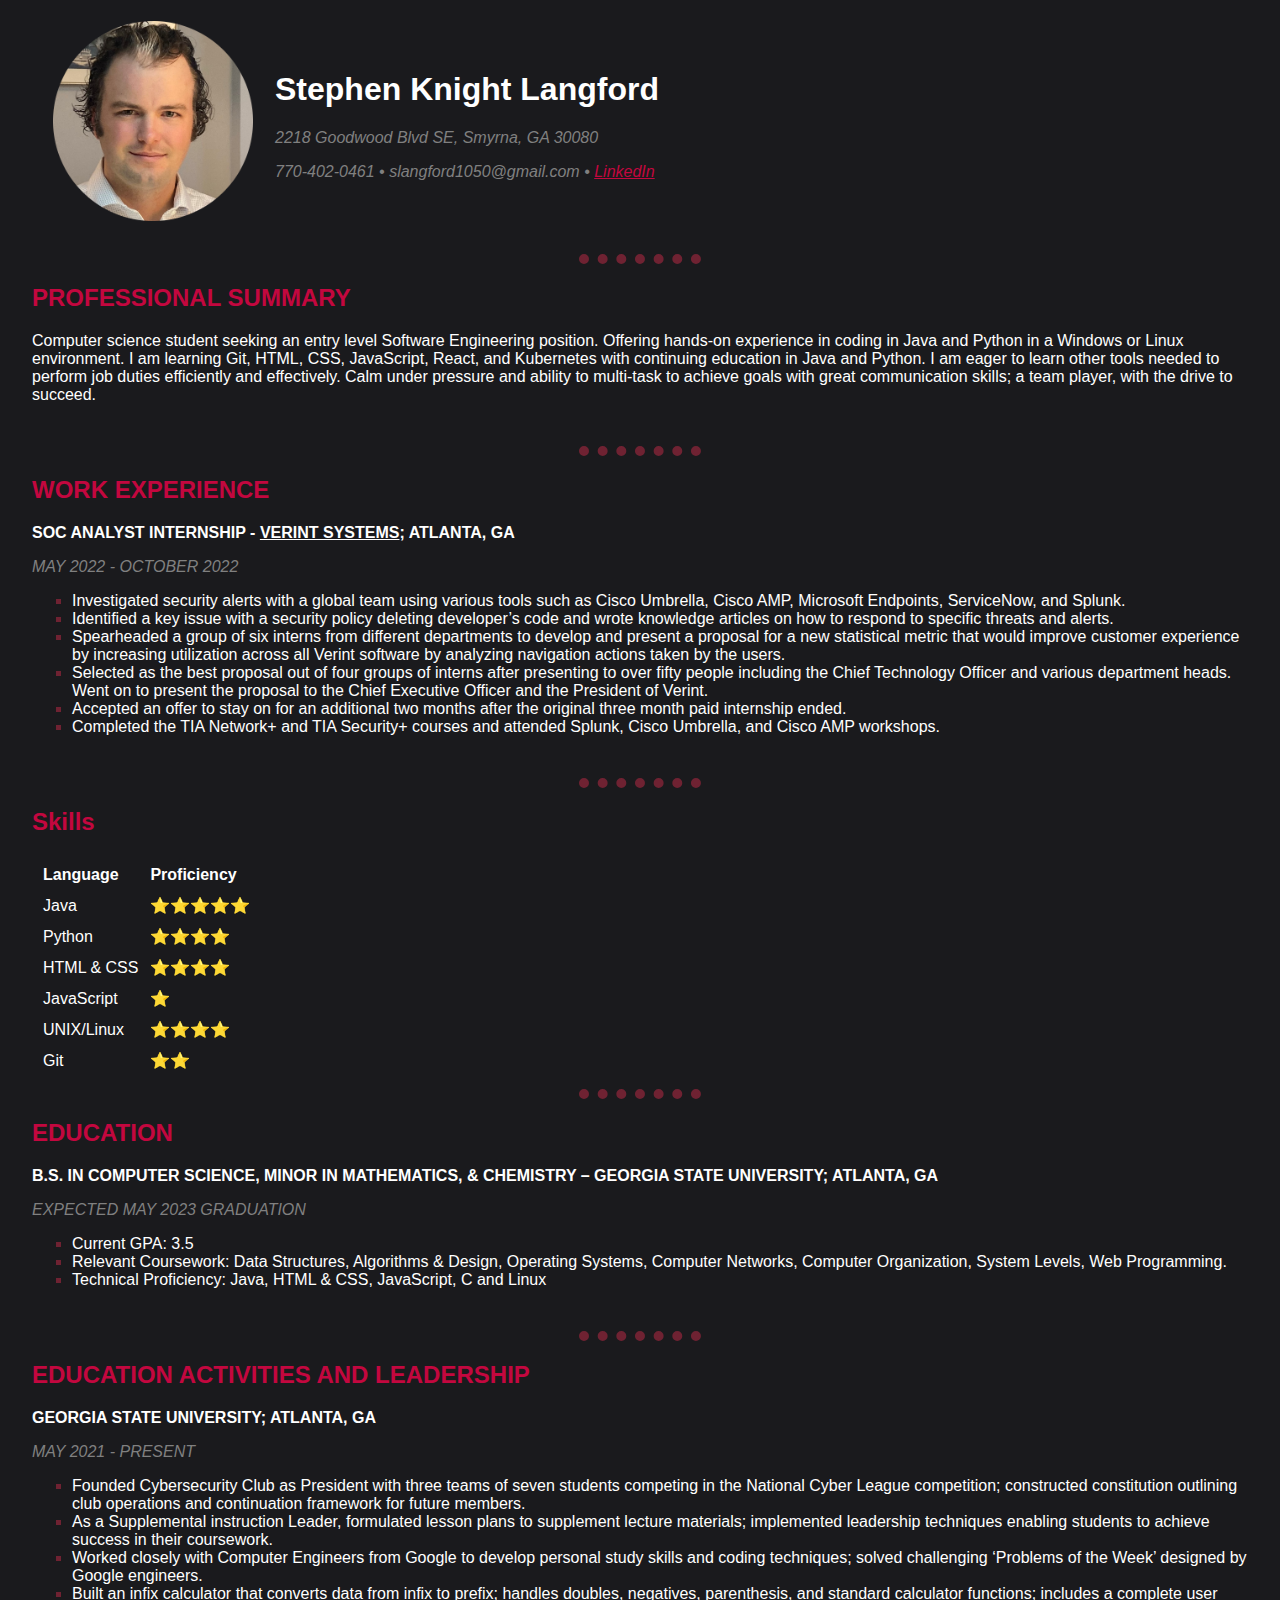
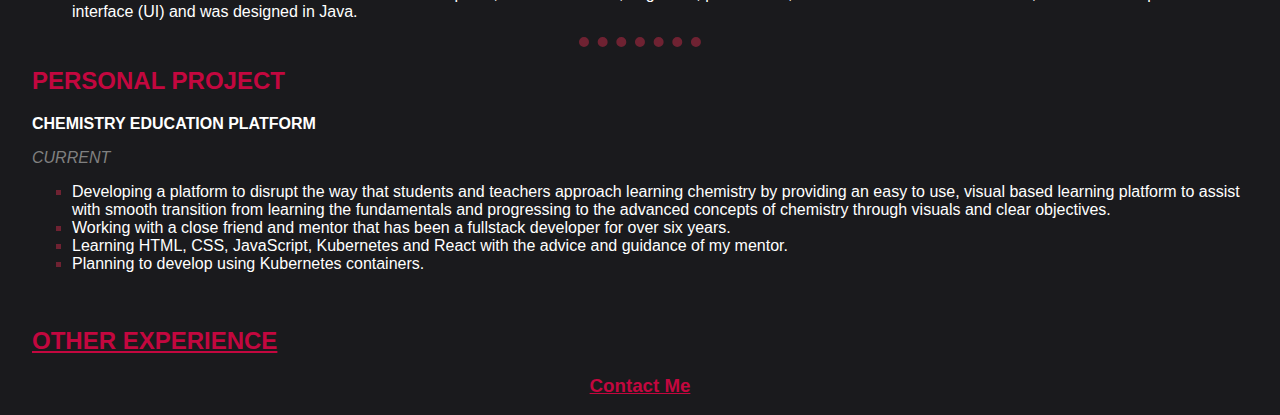
==== index.html @ 517b647d "Update index.html" ====
<!DOCTYPE html>
<html lang="en" dir="ltr">

<head>
  <meta charset="utf-8">
  <title>Stephen K. Langford's Personal Site</title>

  <link rel="stylesheet" href="/css/styles.css">

</head>

<body>

  <table cellspacing="20">
    <tr>
      <td><img src="/images/profesionalpic-circle.png" alt="Stephen Langford head shot" width="200" height="200"></td>
      <td>
        <h1><strong>Stephen Knight Langford</strong></h1>
        <p><em>2218 Goodwood Blvd SE, Smyrna, GA 30080</em></p>
        <p><em>770-402-0461 • slangford1050@gmail.com • <a href="https://www.linkedin.com/in/s-langford/">LinkedIn</a></em></p>
      </td>
    </tr>
  </table>

  <hr>

  <h2><strong>PROFESSIONAL SUMMARY</strong></h2>

  <p>
    Computer science student seeking an entry level Software Engineering position. Offering hands-on experience in coding in Java and Python in a Windows or Linux environment. I am learning Git, HTML, CSS, JavaScript, React, and Kubernetes with
    continuing education in Java and Python. I am eager to learn other tools needed to perform job duties efficiently and effectively. Calm under pressure and ability to multi-task to achieve goals with great communication skills; a team player, with
    the drive to succeed.
  </p>
  <br>

  <hr>
  <h2><strong>WORK EXPERIENCE</strong></h2>


  <p><strong>SOC ANALYST INTERNSHIP - <a href="https://www.verint.com/" style="color:white">VERINT SYSTEMS</a>; ATLANTA, GA</strong></p>
  <em>MAY 2022 - OCTOBER 2022</em>

  <ul>
    <li><span>Investigated security alerts with a global team using various tools such as Cisco Umbrella, Cisco AMP, Microsoft Endpoints, ServiceNow, and Splunk.</span></li>

    <li><span>Identified a key issue with a security policy deleting developer’s code and wrote knowledge articles on how to respond to specific threats and alerts.</span></li>

    <li><span>Spearheaded a group of six interns from different departments to develop and present a proposal for a new statistical metric that would improve customer experience by increasing utilization across all Verint software by analyzing navigation
      actions taken by the users.</span></li>

    <li><span>Selected as the best proposal out of four groups of interns after presenting to over fifty people including the Chief Technology Officer and various department heads. Went on to present the proposal to the Chief Executive Officer and the
      President of Verint.</span></li>

    <li><span>Accepted an offer to stay on for an additional two months after the original three month paid internship ended.</span></li>

    <li><span>Completed the TIA Network+ and TIA Security+ courses and attended Splunk, Cisco Umbrella, and Cisco AMP workshops.</span></li>
  </ul>
  <br>

  <hr>
  <h2><strong>Skills</strong></h2>

  <table cellspacing="10">
    <thead>
      <td><strong>Language</strong></td>
      <td><strong>Proficiency</strong></td>
    </thead>

    <tr>
      <td>Java</td>
      <td>⭐⭐⭐⭐⭐</td>
    </tr>
    <tr>
      <td>Python</td>
      <td>⭐⭐⭐⭐</td>
    </tr>
    <tr>
      <td>HTML & CSS</td>
      <td>⭐⭐⭐⭐</td>
    </tr>
    <tr>
      <td>JavaScript</td>
      <td>⭐</td>
    </tr>
    <tr>
      <td>UNIX/Linux</td>
      <td>⭐⭐⭐⭐</td>
    </tr>
    <tr>
      <td>Git</td>
      <td>⭐⭐</td>
    </tr>


  </table>

  <hr>

  <h2><strong>EDUCATION</strong></h2>


  <p><strong>B.S. IN COMPUTER SCIENCE, MINOR IN MATHEMATICS, & CHEMISTRY – GEORGIA STATE UNIVERSITY; ATLANTA, GA</strong></p>
  <em>EXPECTED MAY 2023 GRADUATION</em>

  <ul>
    <li><span>Current GPA: 3.5</span></li>

    <li><span>Relevant Coursework: Data Structures, Algorithms & Design, Operating Systems, Computer Networks, Computer Organization, System Levels, Web Programming.</span></li>

    <li><span>Technical Proficiency: Java, HTML & CSS, JavaScript, C and Linux</span></li>
  </ul>
  <br>

  <hr>

  <h2><strong>EDUCATION ACTIVITIES AND LEADERSHIP</strong></h2>

  <p><strong>GEORGIA STATE UNIVERSITY; ATLANTA, GA</strong></p>
  <em>MAY 2021 - PRESENT</em>

  <ul>
    <li><span>Founded Cybersecurity Club as President with three teams of seven students competing in the National Cyber League competition; constructed constitution outlining club operations and continuation framework for future members.</span></li>

    <li><span>As a Supplemental instruction Leader, formulated lesson plans to supplement lecture materials; implemented leadership techniques enabling students to achieve success in their coursework.</span></li>

    <li><span>Worked closely with Computer Engineers from Google to develop personal study skills and coding techniques; solved challenging ‘Problems of the Week’ designed by Google engineers.</span></li>

    <li><span>Built an infix calculator that converts data from infix to prefix; handles doubles, negatives, parenthesis, and standard calculator functions; includes a complete user interface (UI) and was designed in Java.</span></li>
  </ul>

  <hr>

  <h2><strong>PERSONAL PROJECT</strong></h2>

  <p><strong>CHEMISTRY EDUCATION PLATFORM</strong></p>
  <p><em>CURRENT</em></p>

  <ul>
    <li><span>Developing a platform to disrupt the way that students and teachers approach learning chemistry by providing an easy to use, visual based learning platform to assist with smooth transition from learning the fundamentals and progressing to the advanced concepts of chemistry through visuals and clear objectives.</span></li>

    <li><span>Working with a close friend and mentor that has been a fullstack developer for over six years.</span></li>

    <li><span>Learning HTML, CSS, JavaScript, Kubernetes and React with the advice and guidance of my mentor.</span></li>

    <li><span>Planning to develop using Kubernetes containers.</span></li>
  </ul>
  <br>

  <h2><strong><a href="other-experience.html">OTHER EXPERIENCE</a></strong></h2>

  <h3 style="text-align: center"><strong><a href="contact-me.html">Contact Me</a></strong></h3>

</body>

</html>
---- css/styles.css ----
body {
    background-color: #1a1a1d;
    margin: auto;
    width:95%;
  }

  li {
    color:#6f2232;
    /*Bullet color*/
  }

  p, h1, h2, li span, td, em, a {
    font-family: ariel,sans-serif;
    color: white;
  }

  em {
    color: grey;
  }
  h2, a {
    color: #c3073f;
  }

  ul {
    list-style-type: square;
  }

  hr {

    border-style: none;
    border-top-style: dotted;
    border-color: #6f2232;
    border-width: 10px;
    width: 10%;
  }
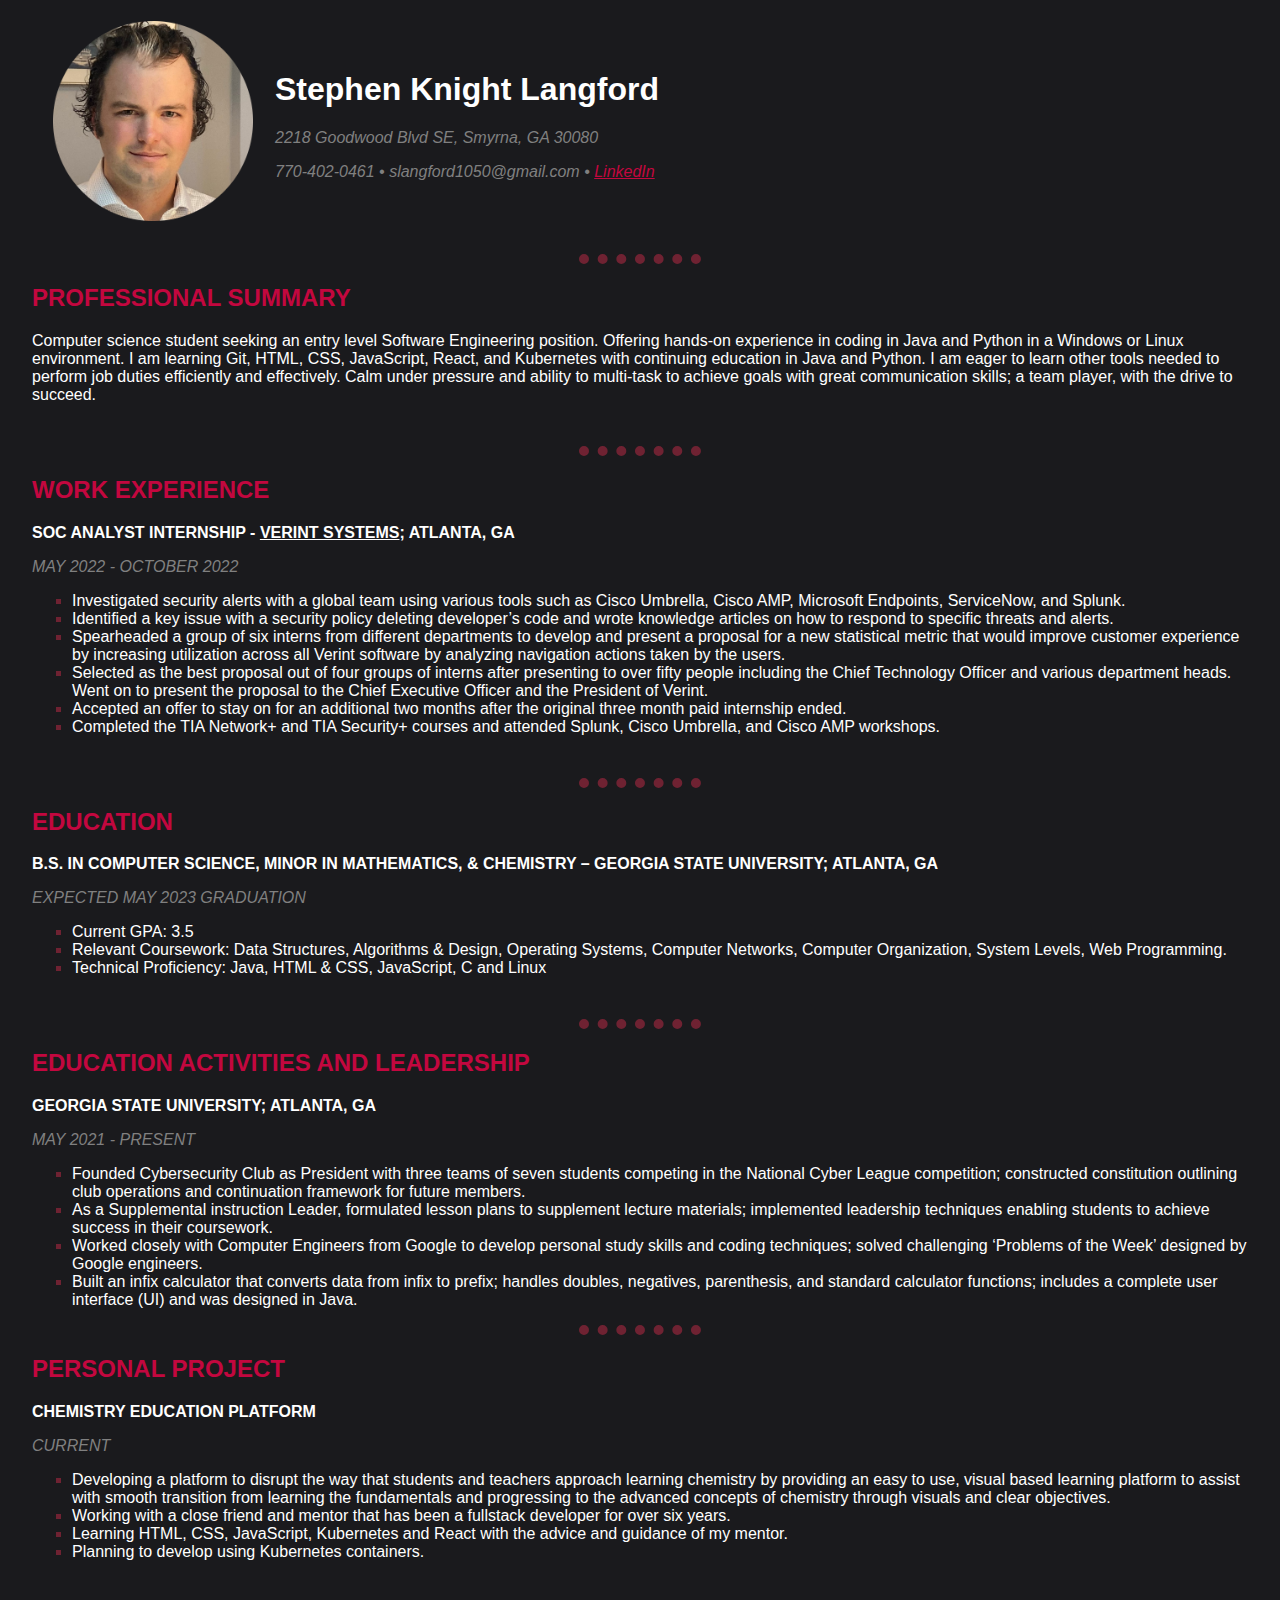
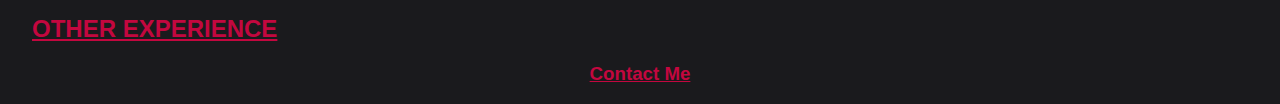
==== commit 7a440696: "Update index.html" ====
--- a/index.html
+++ b/index.html
@@ -5,7 +5,7 @@
   <meta charset="utf-8">
   <title>Stephen K. Langford's Personal Site</title>
 
-  <link rel="stylesheet" href="/css/styles.css">
+  <link rel="stylesheet" href="css/styles.css">
 
 </head>
 
@@ -13,7 +13,7 @@
 
   <table cellspacing="20">
     <tr>
-      <td><img src="/images/profesionalpic-circle.png" alt="Stephen Langford head shot" width="200" height="200"></td>
+      <td><img src="images/profesionalpic-circle.png" alt="Stephen Langford head shot" width="200" height="200"></td>
       <td>
         <h1><strong>Stephen Knight Langford</strong></h1>
         <p><em>2218 Goodwood Blvd SE, Smyrna, GA 30080</em></p>
@@ -56,43 +56,6 @@
     <li><span>Completed the TIA Network+ and TIA Security+ courses and attended Splunk, Cisco Umbrella, and Cisco AMP workshops.</span></li>
   </ul>
   <br>
-
-  <hr>
-  <h2><strong>Skills</strong></h2>
-
-  <table cellspacing="10">
-    <thead>
-      <td><strong>Language</strong></td>
-      <td><strong>Proficiency</strong></td>
-    </thead>
-
-    <tr>
-      <td>Java</td>
-      <td>⭐⭐⭐⭐⭐</td>
-    </tr>
-    <tr>
-      <td>Python</td>
-      <td>⭐⭐⭐⭐</td>
-    </tr>
-    <tr>
-      <td>HTML & CSS</td>
-      <td>⭐⭐⭐⭐</td>
-    </tr>
-    <tr>
-      <td>JavaScript</td>
-      <td>⭐</td>
-    </tr>
-    <tr>
-      <td>UNIX/Linux</td>
-      <td>⭐⭐⭐⭐</td>
-    </tr>
-    <tr>
-      <td>Git</td>
-      <td>⭐⭐</td>
-    </tr>
-
-
-  </table>
 
   <hr>
 
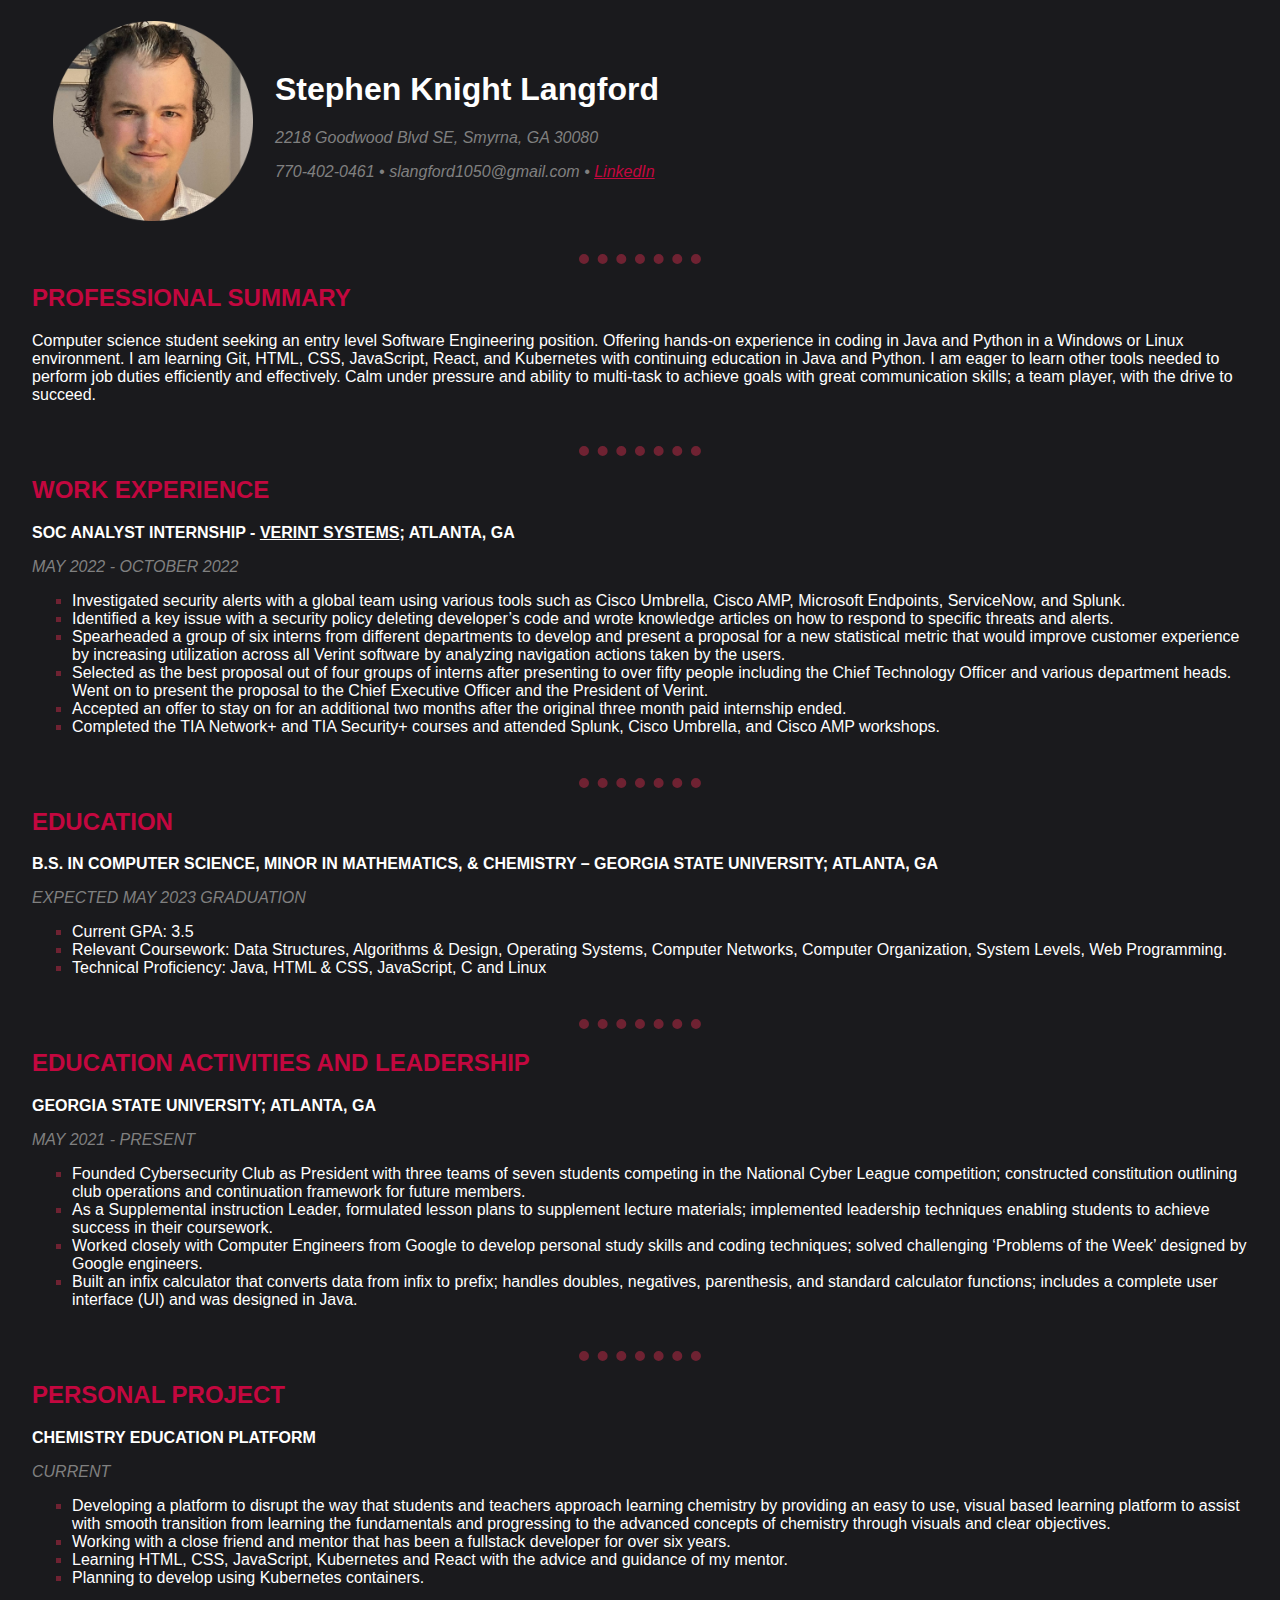
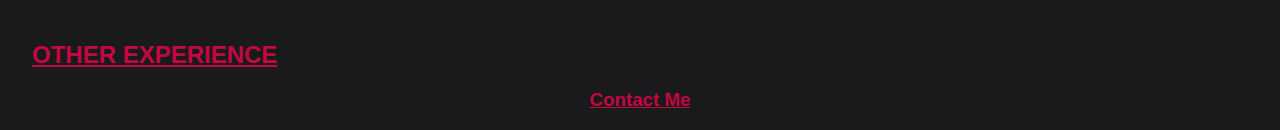
==== commit c2d9e025: "Update index.html" ====
--- a/index.html
+++ b/index.html
@@ -90,6 +90,7 @@
 
     <li><span>Built an infix calculator that converts data from infix to prefix; handles doubles, negatives, parenthesis, and standard calculator functions; includes a complete user interface (UI) and was designed in Java.</span></li>
   </ul>
+  <br>
 
   <hr>
 
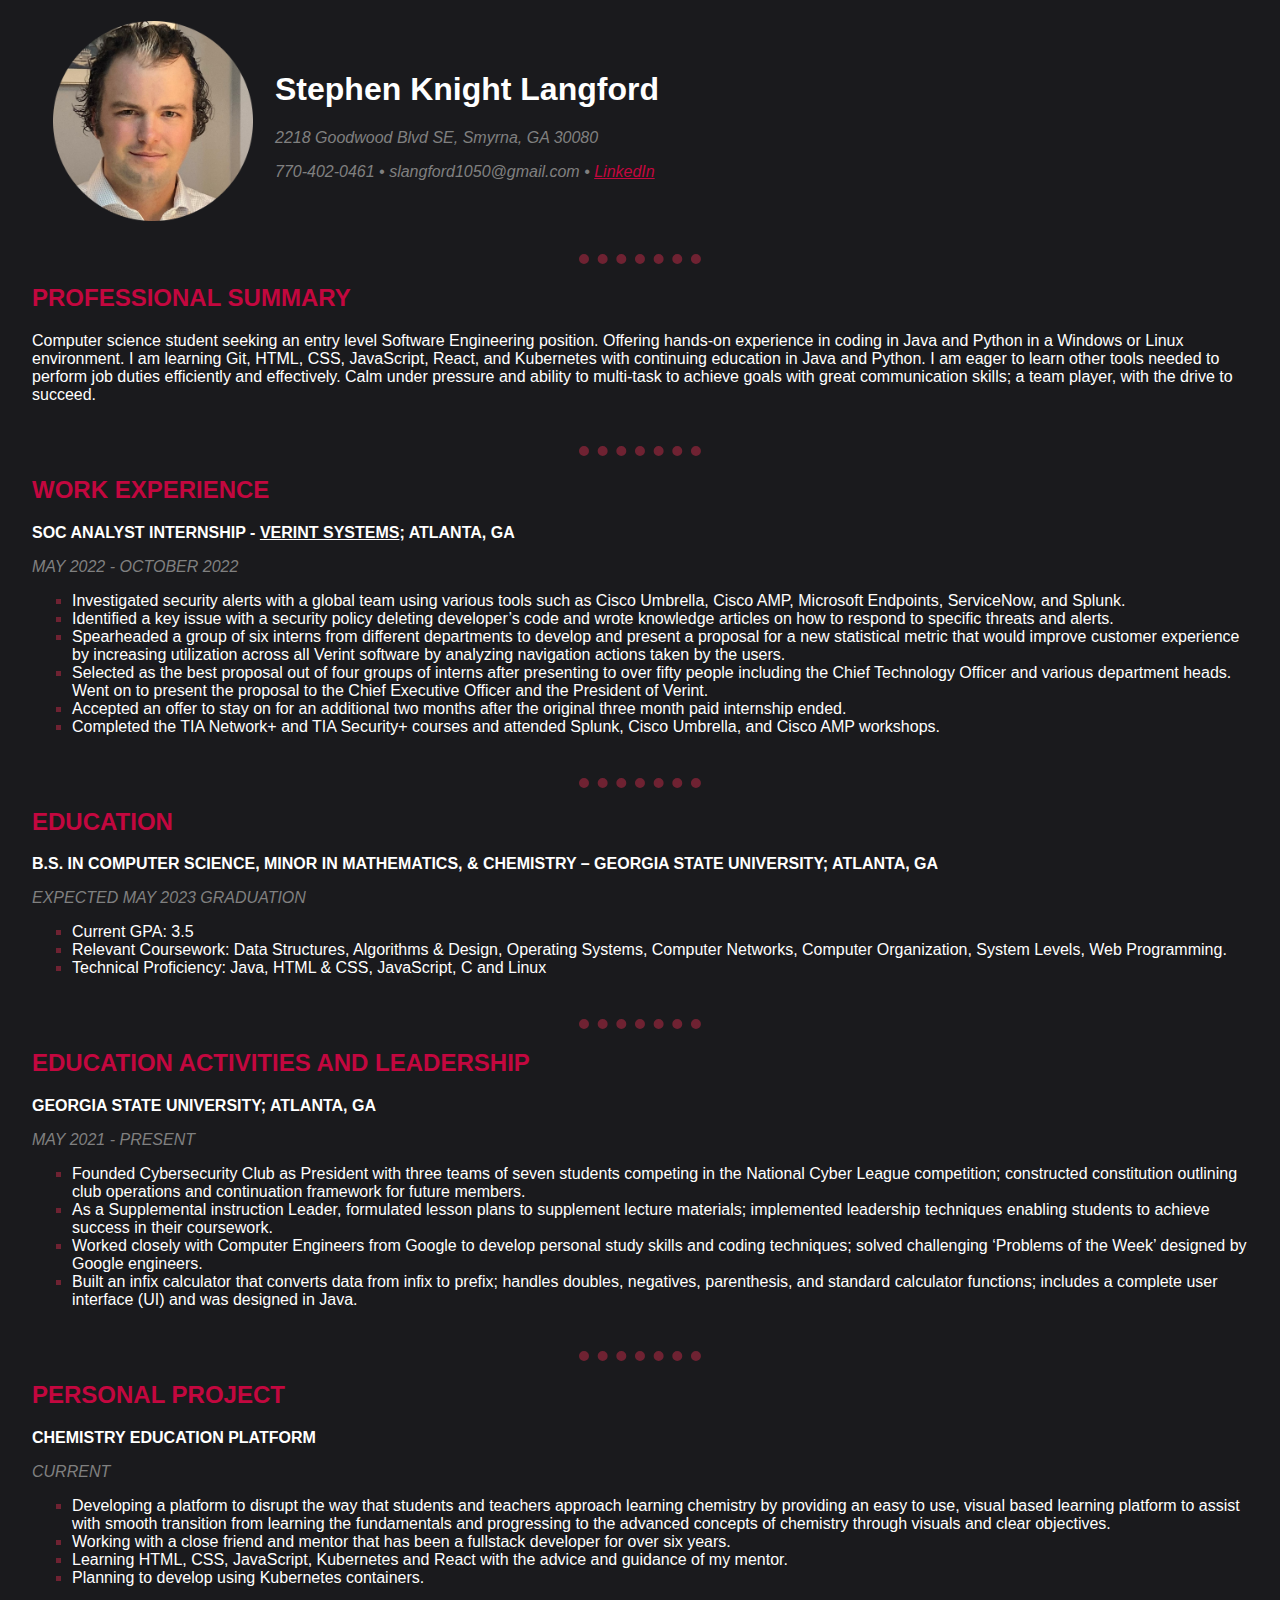
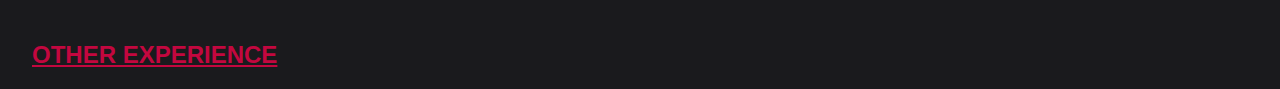
==== commit 6a042387: "Update index.html" ====
--- a/index.html
+++ b/index.html
@@ -112,7 +112,8 @@
 
   <h2><strong><a href="other-experience.html">OTHER EXPERIENCE</a></strong></h2>
 
-  <h3 style="text-align: center"><strong><a href="contact-me.html">Contact Me</a></strong></h3>
+  <!-- <h3 style="text-align: center"><strong><a href="contact-me.html">Contact Me</a></strong></h3> -->
+  <!-- removing contact me page till full functionality -->
 
 </body>
 
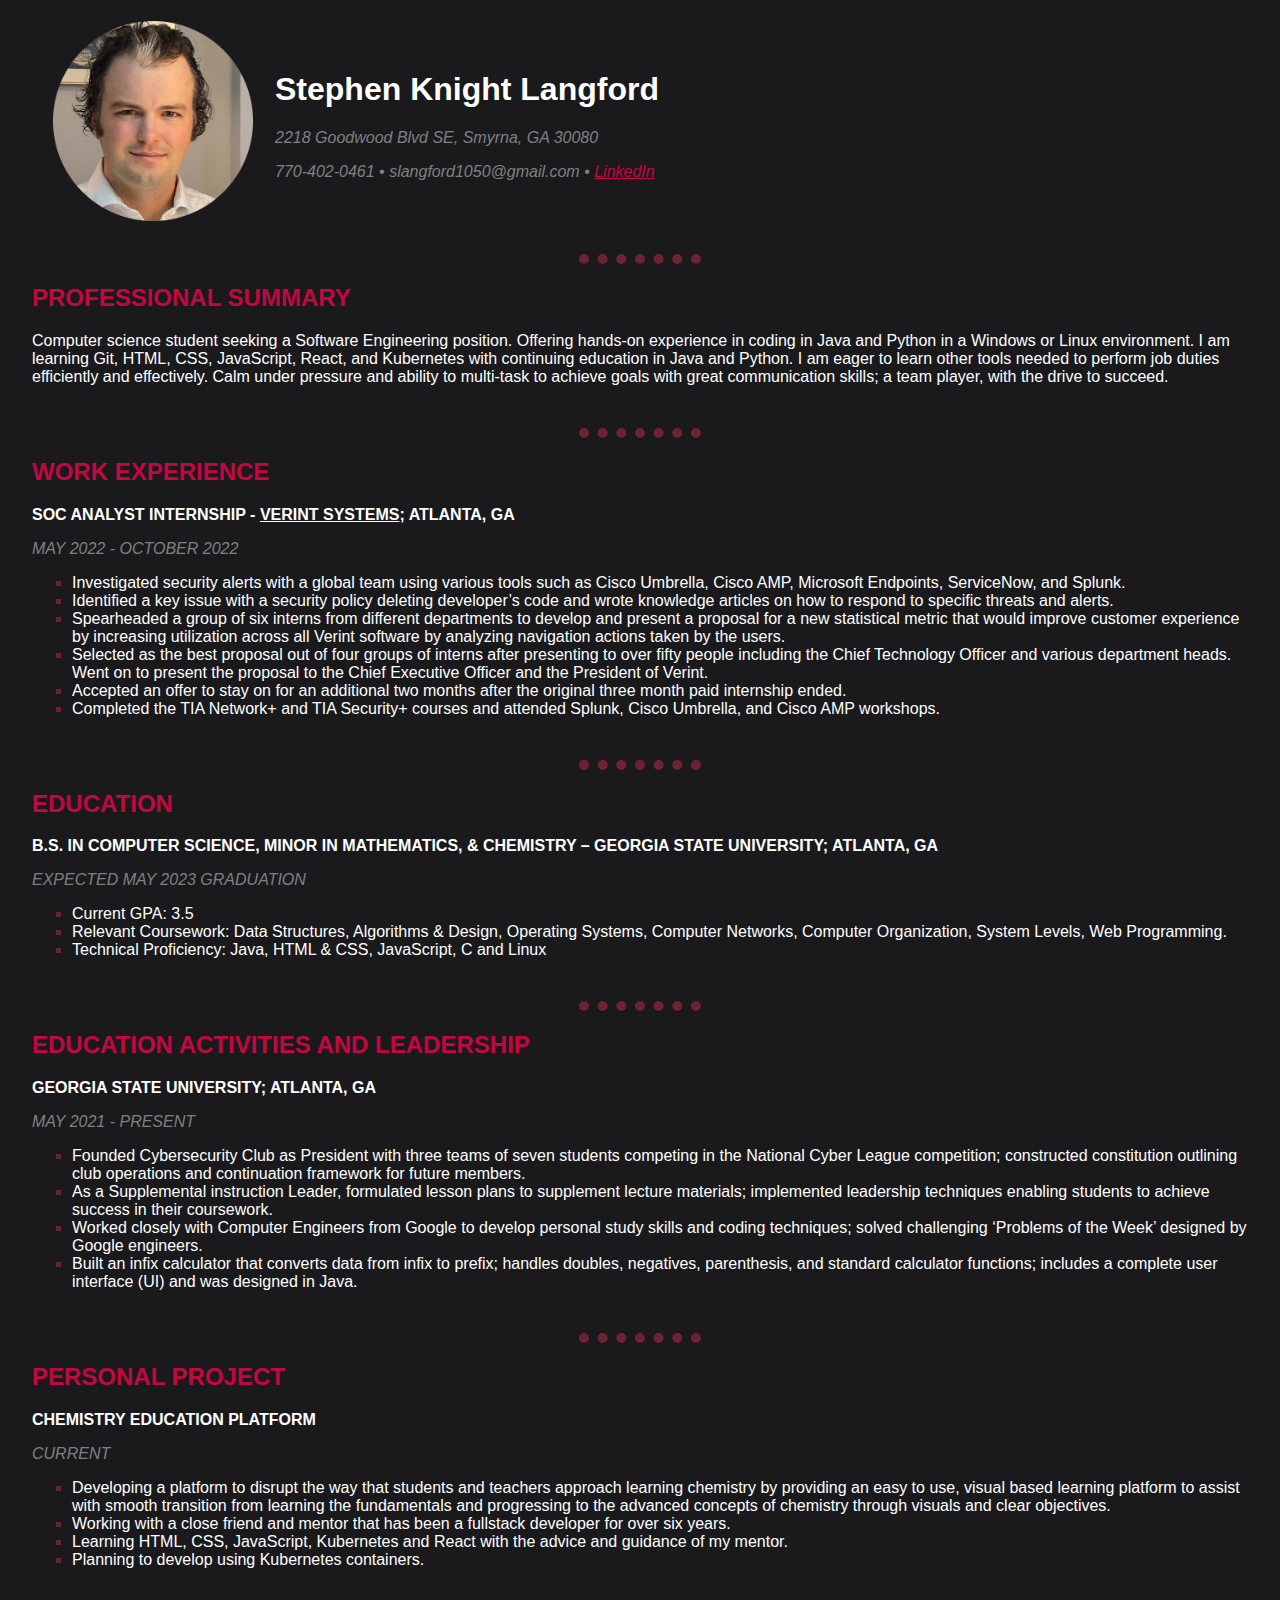
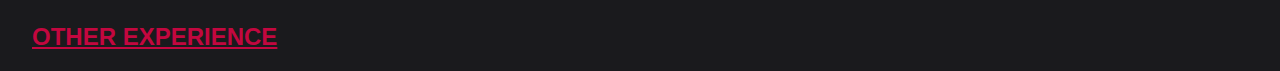
==== commit b5ca4afb: "Update index.html" ====
--- a/index.html
+++ b/index.html
@@ -27,7 +27,7 @@
   <h2><strong>PROFESSIONAL SUMMARY</strong></h2>
 
   <p>
-    Computer science student seeking an entry level Software Engineering position. Offering hands-on experience in coding in Java and Python in a Windows or Linux environment. I am learning Git, HTML, CSS, JavaScript, React, and Kubernetes with
+    Computer science student seeking a Software Engineering position. Offering hands-on experience in coding in Java and Python in a Windows or Linux environment. I am learning Git, HTML, CSS, JavaScript, React, and Kubernetes with
     continuing education in Java and Python. I am eager to learn other tools needed to perform job duties efficiently and effectively. Calm under pressure and ability to multi-task to achieve goals with great communication skills; a team player, with
     the drive to succeed.
   </p>
